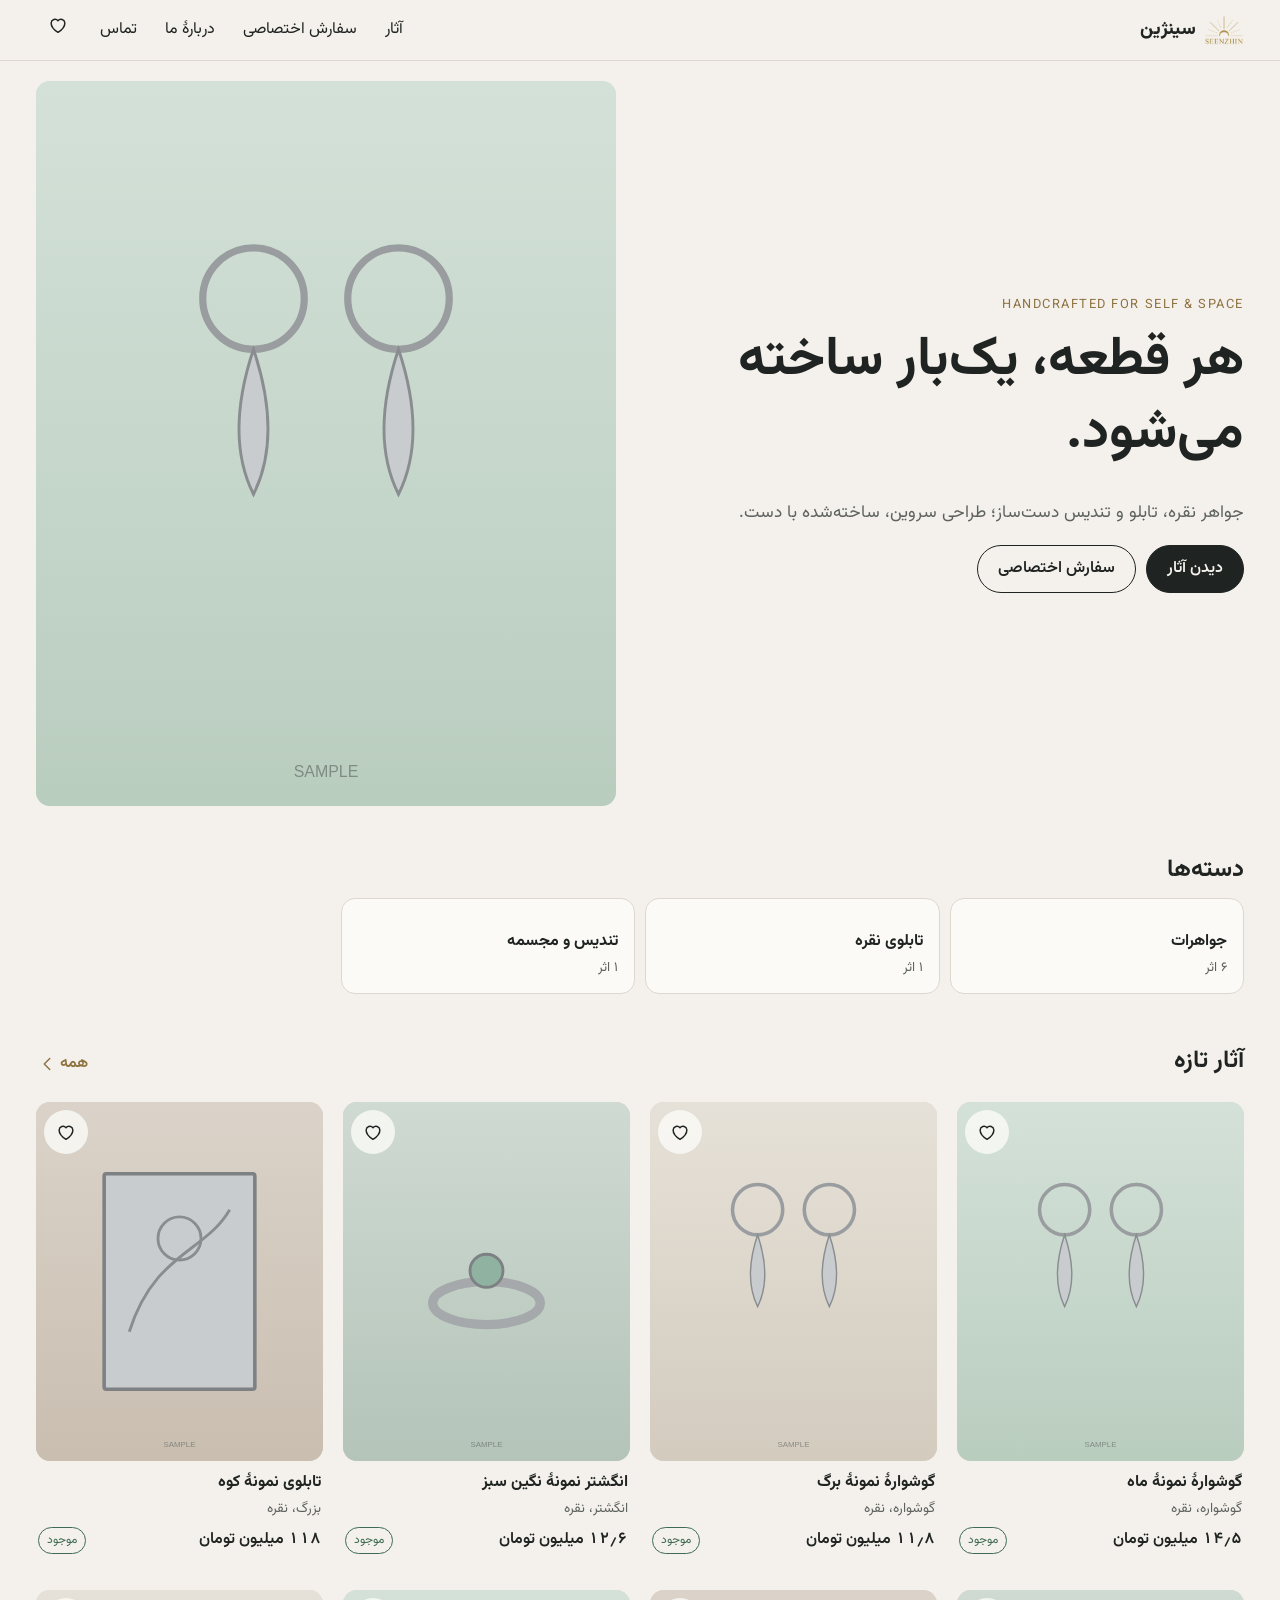
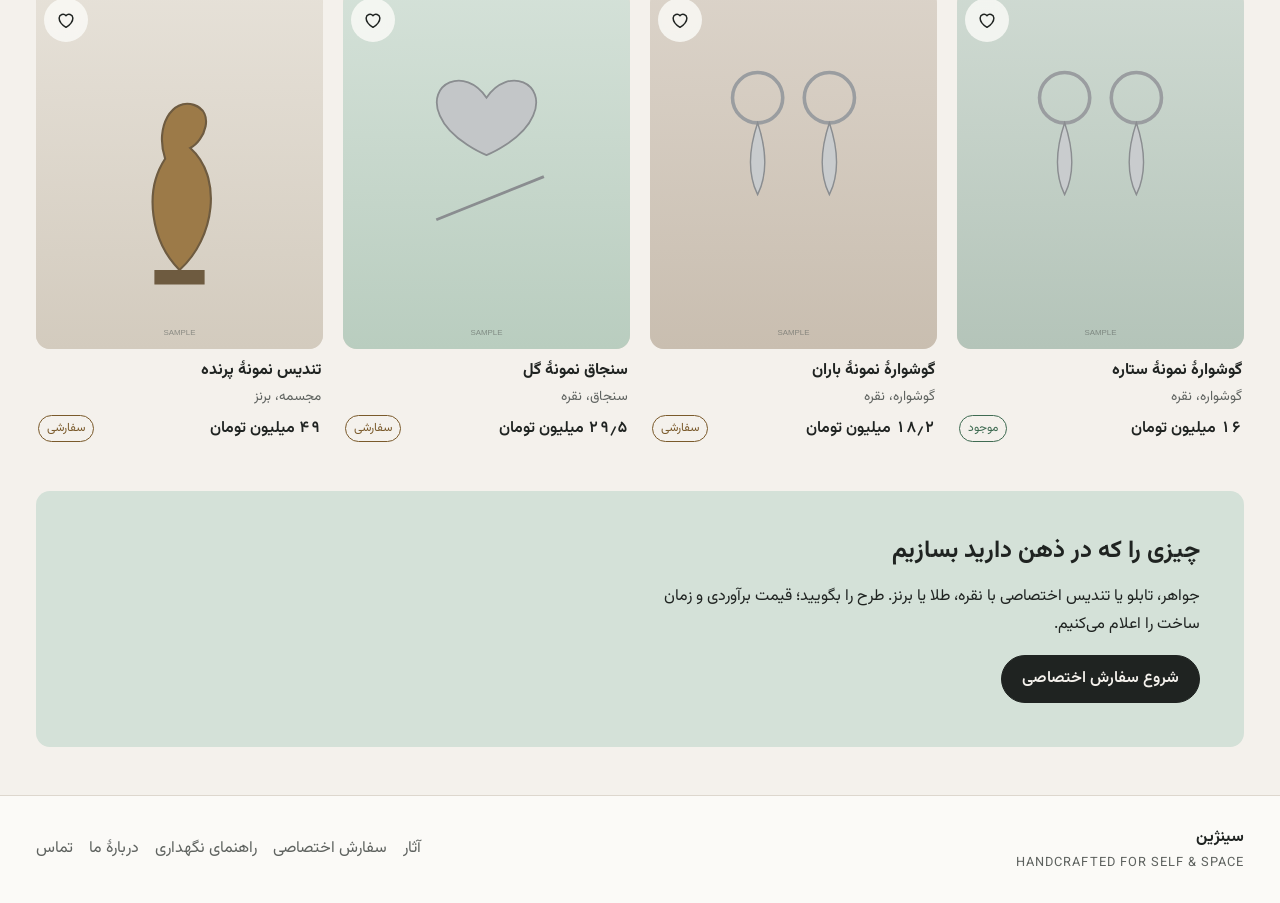
==== site/index.html @ ce627c57 "Website core: catalog, shop, product, custom order, saved (site/, decision 22) Self-contained static" ====
<!doctype html>
<html lang="fa" dir="rtl">
<head>
  <meta charset="utf-8">
  <meta name="viewport" content="width=device-width, initial-scale=1, viewport-fit=cover">
  <title>سینژین | جواهر و آثار دست‌ساز نقره</title>
  <meta name="description" content="سینژین: جواهر نقره، تابلوی نقره و تندیس دست‌ساز. آثار تک‌نسخه و سفارش اختصاصی.">
  <meta name="theme-color" content="#F4F1EC" media="(prefers-color-scheme: light)">
  <meta name="theme-color" content="#1C1F1D" media="(prefers-color-scheme: dark)">
  <meta name="color-scheme" content="light dark">
  <meta property="og:type" content="website">
  <meta property="og:site_name" content="Seenzhin سینژین">
  <meta property="og:title" content="سینژین | جواهر و آثار دست‌ساز نقره">
  <meta property="og:description" content="جواهر نقره، تابلو و تندیس دست‌ساز؛ تک‌نسخه و سفارش اختصاصی.">
  <meta property="og:image" content="img/logo-sun.png">
  <link rel="icon" href="img/logo-sun.png">
  <link rel="apple-touch-icon" href="img/logo-sun.png">
  <link rel="preload" href="fonts/Vazirmatn.woff2" as="font" type="font/woff2" crossorigin>
  <link rel="stylesheet" href="site.css">
  <script type="module" src="js/main.js"></script>
</head>
<body>
  <svg width="0" height="0" style="position:absolute" aria-hidden="true">
    <symbol id="i-sun" viewBox="0 0 24 24"><circle cx="12" cy="12" r="4.2" fill="none" stroke="currentColor" stroke-width="1.5"/><path d="M12 2.5v2.4M12 19.1v2.4M2.5 12h2.4M19.1 12h2.4M5.3 5.3 7 7M17 17l1.7 1.7M5.3 18.7 7 17M17 7l1.7-1.7" stroke="currentColor" stroke-width="1.5" stroke-linecap="round"/></symbol>
    <symbol id="i-heart" viewBox="0 0 24 24"><path d="M12 20s-7.5-4.6-7.5-10.2A4.3 4.3 0 0 1 12 7.3a4.3 4.3 0 0 1 7.5 2.5C19.5 15.4 12 20 12 20Z" fill="none" stroke="currentColor" stroke-width="1.6" stroke-linejoin="round"/></symbol>
    <symbol id="i-search" viewBox="0 0 24 24"><circle cx="10.5" cy="10.5" r="6" fill="none" stroke="currentColor" stroke-width="1.6"/><path d="m15 15 5 5" stroke="currentColor" stroke-width="1.6" stroke-linecap="round"/></symbol>
    <symbol id="i-menu" viewBox="0 0 24 24"><path d="M4 7h16M4 12h16M4 17h16" stroke="currentColor" stroke-width="1.6" stroke-linecap="round"/></symbol>
    <symbol id="i-arrow" viewBox="0 0 24 24"><path d="M15 6l-6 6 6 6" fill="none" stroke="currentColor" stroke-width="1.6" stroke-linecap="round" stroke-linejoin="round"/></symbol>
    <symbol id="i-chat" viewBox="0 0 24 24"><path d="M4.5 19.5l1.2-3.6A7.5 7.5 0 1 1 8.2 18.6l-3.7.9Z" fill="none" stroke="currentColor" stroke-width="1.6" stroke-linejoin="round"/></symbol>
    <symbol id="i-insta" viewBox="0 0 24 24"><rect x="4" y="4" width="16" height="16" rx="4.5" fill="none" stroke="currentColor" stroke-width="1.6"/><circle cx="12" cy="12" r="3.6" fill="none" stroke="currentColor" stroke-width="1.6"/><circle cx="16.8" cy="7.2" r="1" fill="currentColor"/></symbol>
    <symbol id="i-send" viewBox="0 0 24 24"><path d="M20 4 3.5 11l6 2.2L12 19.5 20 4Zm-10.5 9.2L20 4" fill="none" stroke="currentColor" stroke-width="1.6" stroke-linejoin="round"/></symbol>
    <symbol id="i-share" viewBox="0 0 24 24"><path d="M12 15V4m0 0L8 8m4-4 4 4M5 13v5.5A1.5 1.5 0 0 0 6.5 20h11a1.5 1.5 0 0 0 1.5-1.5V13" fill="none" stroke="currentColor" stroke-width="1.6" stroke-linecap="round" stroke-linejoin="round"/></symbol>
  </svg>

  <a class="skip" href="#app">رفتن به محتوا</a>
  <header class="top">
    <div class="top-in">
      <button id="menuBtn" class="icon-btn only-phone" aria-label="منو" aria-expanded="false" aria-controls="nav"><svg class="ic"><use href="#i-menu"/></svg></button>
      <a class="logo" href="#/" aria-label="سینژین، صفحهٔ اصلی"><img src="img/logo-sun.png" alt="" width="40" height="29"><span>سینژین</span></a>
      <nav id="nav" class="nav" aria-label="اصلی">
        <a href="#/shop" data-nav="shop">آثار</a>
        <a href="#/custom" data-nav="custom">سفارش اختصاصی</a>
        <a href="#/about" data-nav="about">دربارهٔ ما</a>
        <a href="#/contact" data-nav="contact">تماس</a>
      </nav>
      <a class="icon-btn saved-link" href="#/saved" data-nav="saved" aria-label="ذخیره‌ها"><svg class="ic"><use href="#i-heart"/></svg><span id="savedCount" class="dot"></span></a>
    </div>
  </header>

  <main id="app" tabindex="-1"></main>

  <footer class="foot">
    <div class="foot-in">
      <div><b>سینژین</b><p>HANDCRAFTED FOR SELF &amp; SPACE</p></div>
      <nav aria-label="پانویس"><a href="#/shop">آثار</a><a href="#/custom">سفارش اختصاصی</a><a href="#/care">راهنمای نگهداری</a><a href="#/about">دربارهٔ ما</a><a href="#/contact">تماس</a></nav>
    </div>
  </footer>
  <div id="toast" class="toast" role="status" aria-live="polite"></div>
</body>
</html>
---- site/site.css ----
/* Seenzhin website — core layout (step 1). The full visual design comes in step 2, after Farbod's samples.
   Brand colours from the app (decision 11): mint #D4E1D8, sand #DBD3C9, gold #B7975B, warm grey #ADA89F, charcoal #5A605C.
   Mobile first; breakpoints 600 (large phone / small tablet), 900 (tablet / iPad), 1200 (laptop). */
@font-face { font-family: Vazirmatn; src: url(fonts/Vazirmatn.woff2) format('woff2'); font-weight: 100 900; font-display: swap; }

:root {
  --bg: #F4F1EC; --surface: #FBFAF7; --mint: #D4E1D8; --sand: #DBD3C9; --gold: #8E7240; --gold-soft: #B7975B;
  --ink: #1F2321; --muted: #5E625F; --line: #DDD7CE; --ok: #3F6B52; --order: #7A5A2B;
  --radius: 14px; --gut: 16px; --maxw: 1240px; --tap: 44px;
  --ease: cubic-bezier(.2, .8, .2, 1);
}
@media (prefers-color-scheme: dark) {
  :root { --bg: #1C1F1D; --surface: #242826; --mint: #2E3A33; --sand: #3A3631; --gold: #D2B47C; --gold-soft: #B7975B;
    --ink: #EDEAE4; --muted: #A9A59E; --line: #3A3E3B; --ok: #8FC1A3; --order: #D9B67E; }
}

* { box-sizing: border-box; }
html { -webkit-text-size-adjust: 100%; text-size-adjust: 100%; scroll-padding-top: 72px; }
body { margin: 0; font-family: Vazirmatn, system-ui, sans-serif; background: var(--bg); color: var(--ink); line-height: 1.75;
  font-size: 16px; min-height: 100dvh; display: flex; flex-direction: column; -webkit-font-smoothing: antialiased; }
img { max-width: 100%; display: block; }
a { color: inherit; }
button, input, select, textarea { font: inherit; color: inherit; }
h1, h2 { line-height: 1.35; margin: 0 0 .5em; font-weight: 700; }
h1 { font-size: clamp(1.5rem, 1.1rem + 2vw, 2.4rem); }
h2 { font-size: clamp(1.15rem, 1rem + .8vw, 1.5rem); }
.ic { width: 22px; height: 22px; flex: none; }
.sr { position: absolute; width: 1px; height: 1px; overflow: hidden; clip: rect(0 0 0 0); }
.muted { color: var(--muted); font-size: .92rem; }
:focus-visible { outline: 2px solid var(--gold); outline-offset: 2px; border-radius: 6px; }
.skip { position: absolute; inset-inline-start: 8px; top: -60px; background: var(--ink); color: var(--bg); padding: 8px 14px; border-radius: 8px; z-index: 50; }
.skip:focus { top: 8px; }

/* header */
.top { position: sticky; top: 0; z-index: 20; background: color-mix(in srgb, var(--bg) 88%, transparent);
  backdrop-filter: saturate(1.4) blur(14px); -webkit-backdrop-filter: saturate(1.4) blur(14px); border-bottom: 1px solid var(--line);
  padding-top: env(safe-area-inset-top); }
.top-in { max-width: var(--maxw); margin: 0 auto; display: flex; align-items: center; gap: 8px; height: 60px;
  padding-inline: max(var(--gut), env(safe-area-inset-left)) max(var(--gut), env(safe-area-inset-right)); }
.logo { display: flex; align-items: center; gap: 8px; text-decoration: none; font-weight: 800; font-size: 1.15rem; margin-inline-end: auto; }
.logo img { width: 40px; height: auto; }
.icon-btn { position: relative; display: inline-grid; place-items: center; width: var(--tap); height: var(--tap); border: 0; background: none; border-radius: 50%; cursor: pointer; text-decoration: none; }
.icon-btn:hover { background: var(--mint); }
.icon-btn[aria-current] { color: var(--gold); }
.dot:not(:empty) { position: absolute; top: 4px; inset-inline-end: 2px; min-width: 18px; height: 18px; padding: 0 4px; border-radius: 9px;
  background: var(--gold); color: var(--surface); font-size: 11px; line-height: 18px; text-align: center; font-weight: 700; }
.nav { display: flex; gap: 4px; }
.nav a { text-decoration: none; padding: 8px 12px; border-radius: 999px; min-height: var(--tap); display: inline-flex; align-items: center; }
.nav a:hover { background: var(--mint); }
.nav a[aria-current] { background: var(--ink); color: var(--bg); }
.only-phone { display: none; }
@media (max-width: 759px) {
  .only-phone { display: inline-grid; }
  .logo { margin-inline-end: auto; }
  .nav { position: fixed; inset: calc(60px + env(safe-area-inset-top)) 0 auto 0; flex-direction: column; gap: 0; background: var(--bg);
    border-bottom: 1px solid var(--line); padding: 8px var(--gut) 16px; transform: translateY(-8px); opacity: 0; visibility: hidden;
    transition: opacity .2s var(--ease), transform .2s var(--ease), visibility .2s; box-shadow: 0 20px 40px -24px rgb(0 0 0 / .35); }
  .nav a { border-radius: 10px; font-size: 1.05rem; }
  .menu-open .nav { transform: none; opacity: 1; visibility: visible; }
}

/* main */
main { flex: 1; width: 100%; max-width: var(--maxw); margin: 0 auto; padding: 20px max(var(--gut), env(safe-area-inset-right)) 48px max(var(--gut), env(safe-area-inset-left)); outline: none; }
.block { margin-top: 48px; }
.block-head { display: flex; align-items: baseline; justify-content: space-between; gap: 12px; }
.block-head a { display: inline-flex; align-items: center; gap: 2px; text-decoration: none; color: var(--gold); font-weight: 600; min-height: var(--tap); }
.lead { font-size: 1.08rem; color: var(--muted); max-width: 60ch; }
.crumbs { font-size: .85rem; color: var(--muted); margin-bottom: 12px; display: flex; flex-wrap: wrap; gap: 6px; }
.crumbs a { text-decoration: none; } .crumbs a:hover { text-decoration: underline; }

/* buttons */
.actions { display: flex; flex-wrap: wrap; gap: 10px; margin-top: 16px; }
.actions.small { margin-top: 8px; }
.btn { display: inline-flex; align-items: center; justify-content: center; gap: 8px; min-height: 48px; padding: 0 20px; border-radius: 999px;
  border: 1px solid var(--ink); background: transparent; text-decoration: none; cursor: pointer; font-weight: 600;
  transition: transform .15s var(--ease), background .15s; -webkit-tap-highlight-color: transparent; }
.btn:active { transform: scale(.97); }
.btn.primary { background: var(--ink); color: var(--bg); }
.btn.ghost { border-color: var(--line); min-height: var(--tap); font-weight: 500; }
.btn.ghost.on { color: var(--gold); border-color: var(--gold); }
.btn.wide { width: 100%; }
@media (hover: hover) { .btn:hover { background: var(--mint); } .btn.primary:hover { background: var(--muted); } }

/* hero */
.hero { display: grid; gap: 24px; align-items: center; }
.hero h1 { font-size: clamp(1.9rem, 1.2rem + 3.4vw, 3.4rem); }
.kicker { letter-spacing: .12em; font-size: .8rem; color: var(--gold); margin: 0 0 8px; direction: ltr; text-align: end; }
.hero-media { border-radius: var(--radius); overflow: hidden; aspect-ratio: 4 / 5; background: var(--mint); }
.hero-img { width: 100%; height: 100%; object-fit: cover; }
@media (min-width: 900px) { .hero { grid-template-columns: 1fr 1fr; gap: 48px; } }
.band { background: var(--mint); border-radius: var(--radius); padding: 28px var(--gut); }
.band p { max-width: 60ch; }
@media (min-width: 900px) { .band { padding: 44px; } }

/* categories */
.cats { display: grid; grid-template-columns: repeat(2, 1fr); gap: 10px; }
.cat { display: flex; flex-direction: column; justify-content: flex-end; min-height: 96px; padding: 14px 16px; border-radius: var(--radius);
  background: var(--surface); border: 1px solid var(--line); text-decoration: none; transition: border-color .15s; }
.cat:hover { border-color: var(--gold); } .cat small { color: var(--muted); }
@media (min-width: 900px) { .cats { grid-template-columns: repeat(4, 1fr); } }

/* product grid: 2 columns phone, 3 tablet, 4 laptop */
.grid { display: grid; grid-template-columns: repeat(2, minmax(0, 1fr)); gap: 20px 12px; margin-top: 12px; }
@media (min-width: 600px) { .grid { grid-template-columns: repeat(3, minmax(0, 1fr)); gap: 28px 16px; } }
@media (min-width: 1200px) { .grid { grid-template-columns: repeat(4, minmax(0, 1fr)); gap: 36px 20px; } }
.card { position: relative; }
.card-link { display: block; text-decoration: none; }
.card-media { position: relative; display: block; aspect-ratio: 4 / 5; border-radius: var(--radius); overflow: hidden; background: var(--sand); }
.card-img { position: absolute; inset: 0; width: 100%; height: 100%; object-fit: cover; transition: opacity .35s var(--ease), transform .6s var(--ease); }
.card-img.alt { opacity: 0; }
@media (hover: hover) { .card:hover .card-img.alt { opacity: 1; } .card:hover .card-img:not(.alt) { transform: scale(1.03); } }
.card-body { display: flex; flex-direction: column; gap: 2px; padding: 10px 2px 0; }
.card-title { font-weight: 700; line-height: 1.5; }
.card-meta { font-size: .85rem; color: var(--muted); }
.card-foot { display: flex; flex-wrap: wrap; align-items: center; justify-content: space-between; gap: 4px 8px; margin-top: 4px; }
.price { font-weight: 600; font-variant-numeric: tabular-nums; direction: rtl; }
.badge { font-size: .75rem; padding: 2px 8px; border-radius: 999px; border: 1px solid currentColor; white-space: nowrap; }
.badge.available { color: var(--ok); } .badge.made-to-order { color: var(--order); }
.save { position: absolute; top: 8px; inset-inline-end: 8px; width: var(--tap); height: var(--tap); border-radius: 50%; border: 0; cursor: pointer;
  display: grid; place-items: center; background: color-mix(in srgb, var(--surface) 82%, transparent); backdrop-filter: blur(6px); -webkit-backdrop-filter: blur(6px); }
.save.on, .save-btn.on { color: var(--gold); }
.save.on .ic, .save-btn.on .ic { fill: currentColor; }
.nophoto { display: grid; place-items: center; width: 100%; height: 100%; color: var(--gold-soft); background: var(--mint); }
.nophoto .ic { width: 48px; height: 48px; }

/* shop tools */
.tools { display: flex; gap: 10px; margin: 8px 0 12px; }
.search { flex: 1; display: flex; align-items: center; gap: 8px; padding: 0 14px; min-height: 48px; border-radius: 999px; background: var(--surface); border: 1px solid var(--line); }
.search input { flex: 1; border: 0; background: none; outline: none; font-size: 16px; min-width: 0; }
.select select { min-height: 48px; padding: 0 14px; border-radius: 999px; border: 1px solid var(--line); background: var(--surface); font-size: 16px; }
.chips { display: flex; gap: 8px; overflow-x: auto; padding-bottom: 4px; scrollbar-width: none; margin-inline: calc(-1 * var(--gut)); padding-inline: var(--gut); }
.chips::-webkit-scrollbar { display: none; }
.chip { flex: none; display: inline-flex; align-items: center; min-height: 40px; padding: 0 16px; border-radius: 999px; border: 1px solid var(--line); text-decoration: none; background: var(--surface); white-space: nowrap; }
.chip.on { background: var(--ink); color: var(--bg); border-color: var(--ink); }
.chips-sep { flex: none; width: 1px; background: var(--line); margin: 6px 2px; }
.count { color: var(--muted); font-size: .9rem; margin: 8px 0 0; }

/* product page */
.pdp { display: grid; gap: 24px; }
@media (min-width: 760px) { .pdp { grid-template-columns: 1.15fr 1fr; gap: clamp(24px, 4vw, 48px); align-items: start; } .gallery { position: sticky; top: 80px; } }
.slides { display: flex; overflow-x: auto; scroll-snap-type: x mandatory; border-radius: var(--radius); scrollbar-width: none; overscroll-behavior-x: contain; background: var(--sand); }
.slides::-webkit-scrollbar { display: none; }
.slide { flex: 0 0 100%; margin: 0; scroll-snap-align: center; aspect-ratio: 4 / 5; }
.slide-img { width: 100%; height: 100%; object-fit: cover; }
@media (max-width: 599px) { .gallery { margin-inline: calc(-1 * var(--gut)); } .slides { border-radius: 0; } }
.thumbs { display: flex; gap: 8px; margin-top: 10px; overflow-x: auto; padding-inline: var(--gut); }
@media (min-width: 600px) { .thumbs { padding-inline: 0; } }
.thumb { flex: none; width: 64px; height: 80px; padding: 0; border: 2px solid transparent; border-radius: 10px; overflow: hidden; cursor: pointer; background: var(--sand); opacity: .65; }
.thumb img, .thumb .nophoto { width: 100%; height: 100%; object-fit: cover; }
.thumb.on { border-color: var(--gold); opacity: 1; }
.info h1 { margin-bottom: 4px; }
.price.big { font-size: 1.4rem; margin: 0 0 10px; }
.info .badge { display: inline-flex; gap: 8px; font-size: .85rem; padding: 4px 12px; margin: 0; }
.info .badge span { color: var(--muted); }
.desc { margin: 16px 0 0; max-width: 60ch; }
.specs { margin: 18px 0 0; border-top: 1px solid var(--line); }
.specs div { display: flex; justify-content: space-between; gap: 16px; padding: 10px 0; border-bottom: 1px solid var(--line); }
.specs dt { color: var(--muted); } .specs dd { margin: 0; text-align: end; }
.note { color: var(--muted); font-size: .85rem; margin-top: 14px; }
.more { margin-top: 12px; border-top: 1px solid var(--line); padding-top: 8px; }
.more summary { cursor: pointer; min-height: var(--tap); display: flex; align-items: center; font-weight: 600; }
@media (max-width: 599px) { .info > .actions:first-of-type .btn { flex: 1 1 100%; } }

/* custom order */
.steps { list-style: none; padding: 0; margin: 20px 0 28px; display: grid; gap: 10px; counter-reset: s; }
.steps li { counter-increment: s; display: grid; grid-template-columns: 36px 1fr; column-gap: 12px; padding: 12px 14px; border-radius: 12px; background: var(--surface); border: 1px solid var(--line); }
.steps li::before { content: counter(s, persian); grid-row: span 2; width: 32px; height: 32px; border-radius: 50%; display: grid; place-items: center; background: var(--mint); font-weight: 700; }
.steps span { color: var(--muted); font-size: .9rem; }
@media (min-width: 900px) { .steps { grid-template-columns: repeat(4, 1fr); } }
.form { display: grid; gap: 20px; max-width: 760px; }
fieldset { border: 0; padding: 0; margin: 0; }
legend { font-weight: 700; margin-bottom: 8px; }
.radios { display: flex; flex-wrap: wrap; gap: 8px; }
.radio input { position: absolute; opacity: 0; }
.radio span { display: inline-flex; align-items: center; min-height: var(--tap); padding: 0 16px; border-radius: 999px; border: 1px solid var(--line); background: var(--surface); cursor: pointer; }
.radio input:checked + span { background: var(--ink); color: var(--bg); border-color: var(--ink); }
.radio input:focus-visible + span { outline: 2px solid var(--gold); outline-offset: 2px; }
.field { display: grid; gap: 6px; }
.field > span { font-weight: 600; }
.field input, .field textarea { width: 100%; font-size: 16px; padding: 12px 14px; border-radius: 12px; border: 1px solid var(--line); background: var(--surface); min-height: 48px; }
.field input[dir=ltr] { text-align: right; }
.field input[dir=ltr]:placeholder-shown { text-align: right; }
[aria-invalid="true"] { border-color: #B3473A !important; }
.err { color: #B3473A; font-size: .88rem; margin: 4px 0 0; }
@media (prefers-color-scheme: dark) { [aria-invalid="true"] { border-color: #E08A7E !important; } .err { color: #E08A7E; } }
.row { display: grid; gap: 16px; }
@media (min-width: 600px) { .row { grid-template-columns: repeat(3, 1fr); } }
.done { background: var(--mint); padding: 20px; border-radius: var(--radius); max-width: 760px; }
.msg { white-space: pre-wrap; font-family: inherit; background: var(--surface); padding: 14px; border-radius: 10px; margin: 12px 0; overflow-wrap: anywhere; }

/* text pages, empty, loading */
.prose { max-width: 68ch; }
.list { padding-inline-start: 1.2em; } .list li { margin-bottom: 6px; }
.empty { text-align: center; padding: 56px 16px; color: var(--muted); display: grid; justify-items: center; gap: 8px; }
.empty .ic { width: 44px; height: 44px; color: var(--gold-soft); }
.loading { min-height: 50vh; display: grid; place-items: center; color: var(--gold-soft); }
.loading .ic { width: 48px; height: 48px; animation: spin 2.4s linear infinite; }
@keyframes spin { to { transform: rotate(360deg); } }

/* footer */
.foot { border-top: 1px solid var(--line); background: var(--surface); padding-bottom: env(safe-area-inset-bottom); }
.foot-in { max-width: var(--maxw); margin: 0 auto; padding: 28px var(--gut); display: grid; gap: 16px; }
.foot p { margin: 0; color: var(--muted); font-size: .8rem; letter-spacing: .08em; direction: ltr; text-align: end; }
.foot nav { display: flex; flex-wrap: wrap; gap: 4px 16px; }
.foot nav a { text-decoration: none; color: var(--muted); min-height: var(--tap); display: inline-flex; align-items: center; }
@media (min-width: 900px) { .foot-in { grid-template-columns: 1fr auto; align-items: center; } }

.toast { position: fixed; inset-inline: 16px; bottom: calc(20px + env(safe-area-inset-bottom)); margin: 0 auto; max-width: 360px; padding: 12px 18px; border-radius: 14px;
  background: var(--ink); color: var(--bg); text-align: center; opacity: 0; transform: translateY(12px); pointer-events: none; transition: opacity .2s, transform .2s var(--ease); z-index: 40; }
.toast.show { opacity: 1; transform: none; }

@media (prefers-reduced-motion: reduce) { *, *::before, *::after { transition: none !important; animation: none !important; scroll-behavior: auto !important; } }
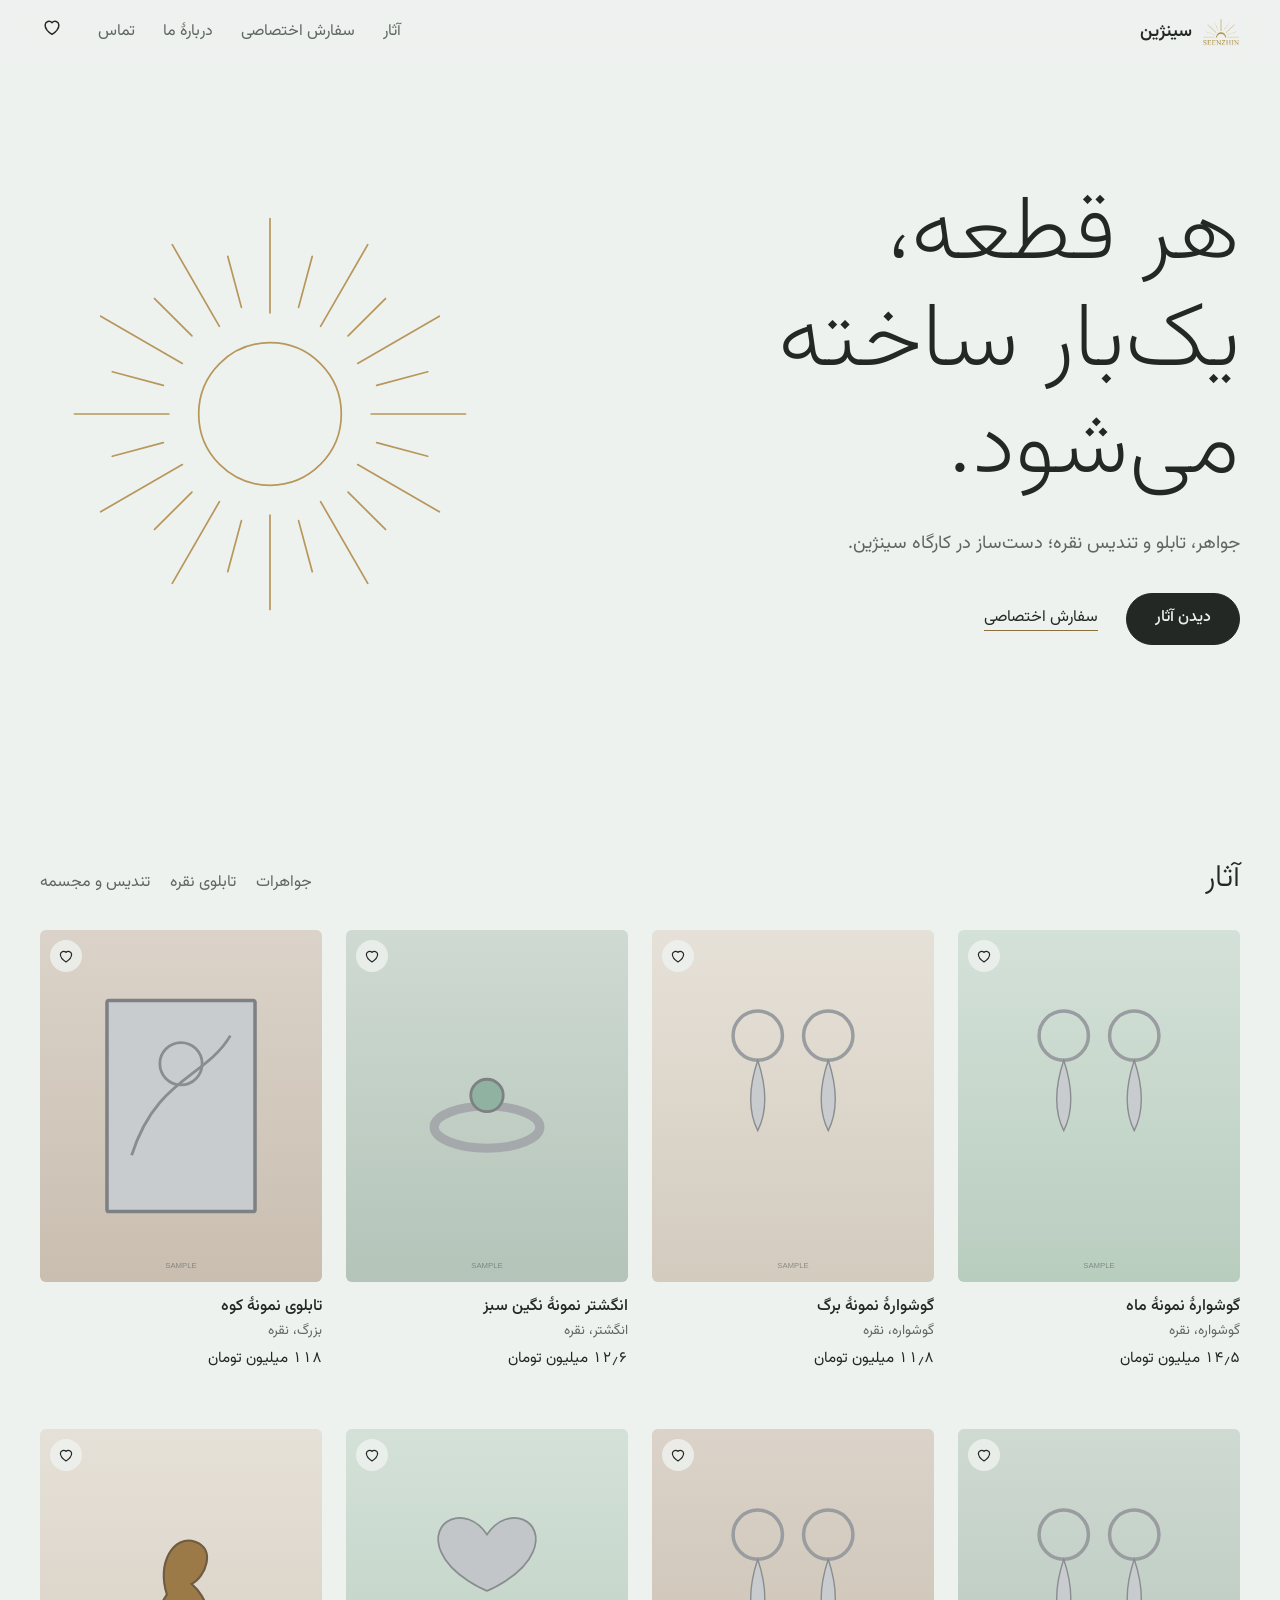
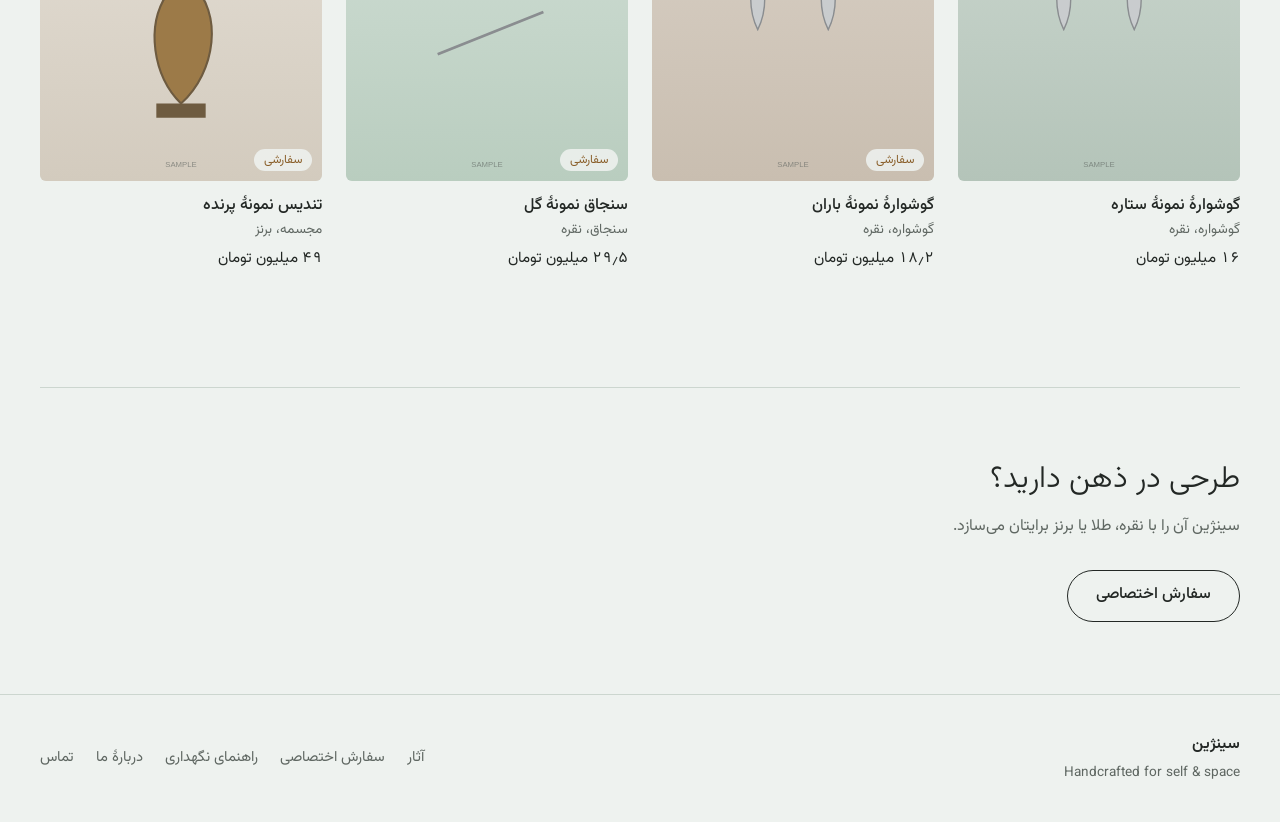
==== commit 7b8478b2: "Site design v1: quiet gallery, silver-wire sun, one alignment edge; Seenzhin speaks, not a person Mi" ====
--- a/site/index.html
+++ b/site/index.html
@@ -5,8 +5,8 @@
   <meta name="viewport" content="width=device-width, initial-scale=1, viewport-fit=cover">
   <title>سینژین | جواهر و آثار دست‌ساز نقره</title>
   <meta name="description" content="سینژین: جواهر نقره، تابلوی نقره و تندیس دست‌ساز. آثار تک‌نسخه و سفارش اختصاصی.">
-  <meta name="theme-color" content="#F4F1EC" media="(prefers-color-scheme: light)">
-  <meta name="theme-color" content="#1C1F1D" media="(prefers-color-scheme: dark)">
+  <meta name="theme-color" content="#EEF2EF" media="(prefers-color-scheme: light)">
+  <meta name="theme-color" content="#161A18" media="(prefers-color-scheme: dark)">
   <meta name="color-scheme" content="light dark">
   <meta property="og:type" content="website">
   <meta property="og:site_name" content="Seenzhin سینژین">
@@ -51,7 +51,7 @@
 
   <footer class="foot">
     <div class="foot-in">
-      <div><b>سینژین</b><p>HANDCRAFTED FOR SELF &amp; SPACE</p></div>
+      <div class="foot-brand"><b>سینژین</b><p lang="en" dir="ltr">Handcrafted for self &amp; space</p></div>
       <nav aria-label="پانویس"><a href="#/shop">آثار</a><a href="#/custom">سفارش اختصاصی</a><a href="#/care">راهنمای نگهداری</a><a href="#/about">دربارهٔ ما</a><a href="#/contact">تماس</a></nav>
     </div>
   </footer>
--- a/site/site.css
+++ b/site/site.css
@@ -1,212 +1,281 @@
-/* Seenzhin website — core layout (step 1). The full visual design comes in step 2, after Farbod's samples.
-   Brand colours from the app (decision 11): mint #D4E1D8, sand #DBD3C9, gold #B7975B, warm grey #ADA89F, charcoal #5A605C.
-   Mobile first; breakpoints 600 (large phone / small tablet), 900 (tablet / iPad), 1200 (laptop). */
+/* Seenzhin website.
+   Direction: quiet gallery for one-off handmade silver. One memorable thing — the logo's sun drawn like silver wire —
+   and everything else still. Brand colours (app decision 11): mint #D4E1D8, sand #DBD3C9, gold #B7975B, charcoal #5A605C.
+   One typeface (Vazirmatn): very light, very large headlines like fine wire; regular text for reading.
+   Everything aligns to one start edge (right, RTL) on one grid; one gutter, one image radius.
+   Breakpoints: 600 (large phone / small tablet), 760 (iPad portrait), 1100 (laptop). */
 @font-face { font-family: Vazirmatn; src: url(fonts/Vazirmatn.woff2) format('woff2'); font-weight: 100 900; font-display: swap; }
 
 :root {
-  --bg: #F4F1EC; --surface: #FBFAF7; --mint: #D4E1D8; --sand: #DBD3C9; --gold: #8E7240; --gold-soft: #B7975B;
-  --ink: #1F2321; --muted: #5E625F; --line: #DDD7CE; --ok: #3F6B52; --order: #7A5A2B;
-  --radius: 14px; --gut: 16px; --maxw: 1240px; --tap: 44px;
-  --ease: cubic-bezier(.2, .8, .2, 1);
+  --paper: #EEF2EF;      /* pale brand mint: the page */
+  --well: #DFE7E1;       /* image wells */
+  --sand: #DBD3C9;
+  --ink: #232825;        /* brand charcoal, deepened for reading */
+  --muted: #5F6762;
+  --line: #CCD6CF;
+  --gold: #8C6E3C;       /* text-safe gold */
+  --gold-wire: #B7975B;  /* the sun, decorative only */
+  --order: #8A5F2A;
+  --gut: clamp(16px, 4vw, 40px);
+  --maxw: 1280px;
+  --r: 6px;              /* one radius for images and wells */
+  --tap: 44px;
+  --ease: cubic-bezier(.2, .7, .1, 1);
 }
 @media (prefers-color-scheme: dark) {
-  :root { --bg: #1C1F1D; --surface: #242826; --mint: #2E3A33; --sand: #3A3631; --gold: #D2B47C; --gold-soft: #B7975B;
-    --ink: #EDEAE4; --muted: #A9A59E; --line: #3A3E3B; --ok: #8FC1A3; --order: #D9B67E; }
+  :root { --paper: #161A18; --well: #212724; --sand: #2B2925; --ink: #E7ECE8; --muted: #A2ABA5; --line: #2F3632;
+    --gold: #CFB27A; --gold-wire: #B7975B; --order: #D6AE72; }
 }
 
 * { box-sizing: border-box; }
-html { -webkit-text-size-adjust: 100%; text-size-adjust: 100%; scroll-padding-top: 72px; }
-body { margin: 0; font-family: Vazirmatn, system-ui, sans-serif; background: var(--bg); color: var(--ink); line-height: 1.75;
-  font-size: 16px; min-height: 100dvh; display: flex; flex-direction: column; -webkit-font-smoothing: antialiased; }
+html { -webkit-text-size-adjust: 100%; text-size-adjust: 100%; scroll-padding-top: 80px; }
+body { margin: 0; font-family: Vazirmatn, system-ui, sans-serif; font-size: 16px; line-height: 1.8; background: var(--paper); color: var(--ink);
+  min-height: 100dvh; display: flex; flex-direction: column; -webkit-font-smoothing: antialiased; }
 img { max-width: 100%; display: block; }
 a { color: inherit; }
 button, input, select, textarea { font: inherit; color: inherit; }
-h1, h2 { line-height: 1.35; margin: 0 0 .5em; font-weight: 700; }
-h1 { font-size: clamp(1.5rem, 1.1rem + 2vw, 2.4rem); }
-h2 { font-size: clamp(1.15rem, 1rem + .8vw, 1.5rem); }
+::selection { background: var(--sand); }
+h1, h2 { margin: 0; font-weight: 300; line-height: 1.3; }
+h1 { font-size: clamp(2rem, 1.4rem + 2.6vw, 3.2rem); }
+h2 { font-size: clamp(1.4rem, 1.15rem + 1vw, 2rem); }
+p { margin: 0; }
 .ic { width: 22px; height: 22px; flex: none; }
 .sr { position: absolute; width: 1px; height: 1px; overflow: hidden; clip: rect(0 0 0 0); }
 .muted { color: var(--muted); font-size: .92rem; }
-:focus-visible { outline: 2px solid var(--gold); outline-offset: 2px; border-radius: 6px; }
-.skip { position: absolute; inset-inline-start: 8px; top: -60px; background: var(--ink); color: var(--bg); padding: 8px 14px; border-radius: 8px; z-index: 50; }
+:focus-visible { outline: 2px solid var(--gold); outline-offset: 3px; border-radius: 4px; }
+.skip { position: absolute; inset-inline-start: 8px; top: -60px; background: var(--ink); color: var(--paper); padding: 8px 14px; border-radius: var(--r); z-index: 50; }
 .skip:focus { top: 8px; }
-
-/* header */
-.top { position: sticky; top: 0; z-index: 20; background: color-mix(in srgb, var(--bg) 88%, transparent);
-  backdrop-filter: saturate(1.4) blur(14px); -webkit-backdrop-filter: saturate(1.4) blur(14px); border-bottom: 1px solid var(--line);
-  padding-top: env(safe-area-inset-top); }
-.top-in { max-width: var(--maxw); margin: 0 auto; display: flex; align-items: center; gap: 8px; height: 60px;
-  padding-inline: max(var(--gut), env(safe-area-inset-left)) max(var(--gut), env(safe-area-inset-right)); }
-.logo { display: flex; align-items: center; gap: 8px; text-decoration: none; font-weight: 800; font-size: 1.15rem; margin-inline-end: auto; }
-.logo img { width: 40px; height: auto; }
+main, .top-in, .foot-in { width: 100%; max-width: var(--maxw); margin-inline: auto;
+  padding-inline: max(var(--gut), env(safe-area-inset-right)) max(var(--gut), env(safe-area-inset-left)); }
+
+/* ---------- header ---------- */
+.top { position: sticky; top: 0; z-index: 20; padding-top: env(safe-area-inset-top);
+  background: color-mix(in srgb, var(--paper) 86%, transparent); backdrop-filter: blur(16px) saturate(1.3); -webkit-backdrop-filter: blur(16px) saturate(1.3); }
+.top-in { display: flex; align-items: center; gap: 4px; height: 64px; }
+.logo { display: flex; align-items: center; gap: 10px; text-decoration: none; font-weight: 600; font-size: 1.1rem; margin-inline-end: auto; }
+.logo img { width: 38px; height: auto; }
 .icon-btn { position: relative; display: inline-grid; place-items: center; width: var(--tap); height: var(--tap); border: 0; background: none; border-radius: 50%; cursor: pointer; text-decoration: none; }
-.icon-btn:hover { background: var(--mint); }
 .icon-btn[aria-current] { color: var(--gold); }
-.dot:not(:empty) { position: absolute; top: 4px; inset-inline-end: 2px; min-width: 18px; height: 18px; padding: 0 4px; border-radius: 9px;
-  background: var(--gold); color: var(--surface); font-size: 11px; line-height: 18px; text-align: center; font-weight: 700; }
-.nav { display: flex; gap: 4px; }
-.nav a { text-decoration: none; padding: 8px 12px; border-radius: 999px; min-height: var(--tap); display: inline-flex; align-items: center; }
-.nav a:hover { background: var(--mint); }
-.nav a[aria-current] { background: var(--ink); color: var(--bg); }
+.saved-link { margin-inline-end: -10px; }
+.dot:not(:empty) { position: absolute; top: 5px; inset-inline-end: 3px; min-width: 17px; height: 17px; padding: 0 4px; border-radius: 9px;
+  background: var(--gold); color: var(--paper); font-size: 11px; line-height: 17px; text-align: center; font-weight: 700; }
+.nav { display: flex; gap: 28px; margin-inline-end: 20px; }
+.nav a { position: relative; text-decoration: none; min-height: var(--tap); display: inline-flex; align-items: center; color: var(--muted); transition: color .2s; }
+.nav a:hover, .nav a[aria-current] { color: var(--ink); }
+.nav a::after { content: ''; position: absolute; inset-inline: 0; bottom: 8px; height: 1px; background: var(--gold); transform: scaleX(0); transition: transform .3s var(--ease); }
+.nav a[aria-current]::after { transform: scaleX(1); }
 .only-phone { display: none; }
 @media (max-width: 759px) {
-  .only-phone { display: inline-grid; }
-  .logo { margin-inline-end: auto; }
-  .nav { position: fixed; inset: calc(60px + env(safe-area-inset-top)) 0 auto 0; flex-direction: column; gap: 0; background: var(--bg);
-    border-bottom: 1px solid var(--line); padding: 8px var(--gut) 16px; transform: translateY(-8px); opacity: 0; visibility: hidden;
-    transition: opacity .2s var(--ease), transform .2s var(--ease), visibility .2s; box-shadow: 0 20px 40px -24px rgb(0 0 0 / .35); }
-  .nav a { border-radius: 10px; font-size: 1.05rem; }
-  .menu-open .nav { transform: none; opacity: 1; visibility: visible; }
-}
-
-/* main */
-main { flex: 1; width: 100%; max-width: var(--maxw); margin: 0 auto; padding: 20px max(var(--gut), env(safe-area-inset-right)) 48px max(var(--gut), env(safe-area-inset-left)); outline: none; }
-.block { margin-top: 48px; }
-.block-head { display: flex; align-items: baseline; justify-content: space-between; gap: 12px; }
-.block-head a { display: inline-flex; align-items: center; gap: 2px; text-decoration: none; color: var(--gold); font-weight: 600; min-height: var(--tap); }
-.lead { font-size: 1.08rem; color: var(--muted); max-width: 60ch; }
-.crumbs { font-size: .85rem; color: var(--muted); margin-bottom: 12px; display: flex; flex-wrap: wrap; gap: 6px; }
-.crumbs a { text-decoration: none; } .crumbs a:hover { text-decoration: underline; }
-
-/* buttons */
-.actions { display: flex; flex-wrap: wrap; gap: 10px; margin-top: 16px; }
-.actions.small { margin-top: 8px; }
-.btn { display: inline-flex; align-items: center; justify-content: center; gap: 8px; min-height: 48px; padding: 0 20px; border-radius: 999px;
-  border: 1px solid var(--ink); background: transparent; text-decoration: none; cursor: pointer; font-weight: 600;
-  transition: transform .15s var(--ease), background .15s; -webkit-tap-highlight-color: transparent; }
+  .only-phone { display: inline-grid; margin-inline-start: -10px; }
+  .nav { position: fixed; inset: calc(64px + env(safe-area-inset-top)) 0 auto 0; flex-direction: column; gap: 0; margin: 0;
+    background: var(--paper); border-bottom: 1px solid var(--line); padding: 4px var(--gut) 20px;
+    opacity: 0; visibility: hidden; transform: translateY(-6px); transition: opacity .2s var(--ease), transform .25s var(--ease), visibility .2s; }
+  .nav a { font-size: 1.35rem; font-weight: 300; color: var(--ink); min-height: 56px; border-bottom: 1px solid var(--line); }
+  .nav a:last-child { border-bottom: 0; }
+  .nav a::after { display: none; }
+  .nav a[aria-current] { color: var(--gold); }
+  .menu-open .nav { opacity: 1; visibility: visible; transform: none; }
+}
+
+/* ---------- layout ---------- */
+main { flex: 1; padding-top: 20px; padding-bottom: 72px; outline: none; }
+main > h1 { margin-bottom: 8px; }
+main > .lead { margin-bottom: 8px; }
+.section { margin-top: clamp(56px, 9vw, 120px); }
+.section-head { display: flex; flex-wrap: wrap; align-items: baseline; justify-content: space-between; gap: 8px 24px; margin-bottom: 24px; }
+.catlinks { display: flex; flex-wrap: wrap; gap: 0 20px; }
+.catlinks a { color: var(--muted); text-decoration: none; min-height: var(--tap); display: inline-flex; align-items: center; transition: color .2s; }
+.catlinks a:hover { color: var(--ink); }
+.lead { font-size: clamp(1.02rem, .95rem + .3vw, 1.15rem); color: var(--muted); max-width: 46ch; }
+.crumbs { font-size: .85rem; color: var(--muted); margin-bottom: 20px; display: flex; flex-wrap: wrap; gap: 6px; }
+.crumbs a { text-decoration: none; } .crumbs a:hover { color: var(--ink); }
+.crumbs .sep { opacity: .5; }
+
+/* ---------- buttons ---------- */
+.actions { display: flex; flex-wrap: wrap; align-items: center; gap: 12px 28px; margin-top: 32px; }
+.btn { display: inline-flex; align-items: center; justify-content: center; gap: 10px; min-height: 52px; padding: 0 28px; border-radius: 999px;
+  border: 1px solid var(--ink); background: transparent; text-decoration: none; cursor: pointer; font-weight: 500;
+  transition: background .25s var(--ease), color .25s var(--ease), transform .15s var(--ease); -webkit-tap-highlight-color: transparent; }
 .btn:active { transform: scale(.97); }
-.btn.primary { background: var(--ink); color: var(--bg); }
-.btn.ghost { border-color: var(--line); min-height: var(--tap); font-weight: 500; }
+.btn.primary { background: var(--ink); color: var(--paper); }
+.btn.ghost { border-color: var(--line); min-height: var(--tap); padding: 0 18px; }
 .btn.ghost.on { color: var(--gold); border-color: var(--gold); }
 .btn.wide { width: 100%; }
-@media (hover: hover) { .btn:hover { background: var(--mint); } .btn.primary:hover { background: var(--muted); } }
-
-/* hero */
-.hero { display: grid; gap: 24px; align-items: center; }
-.hero h1 { font-size: clamp(1.9rem, 1.2rem + 3.4vw, 3.4rem); }
-.kicker { letter-spacing: .12em; font-size: .8rem; color: var(--gold); margin: 0 0 8px; direction: ltr; text-align: end; }
-.hero-media { border-radius: var(--radius); overflow: hidden; aspect-ratio: 4 / 5; background: var(--mint); }
-.hero-img { width: 100%; height: 100%; object-fit: cover; }
-@media (min-width: 900px) { .hero { grid-template-columns: 1fr 1fr; gap: 48px; } }
-.band { background: var(--mint); border-radius: var(--radius); padding: 28px var(--gut); }
-.band p { max-width: 60ch; }
-@media (min-width: 900px) { .band { padding: 44px; } }
-
-/* categories */
-.cats { display: grid; grid-template-columns: repeat(2, 1fr); gap: 10px; }
-.cat { display: flex; flex-direction: column; justify-content: flex-end; min-height: 96px; padding: 14px 16px; border-radius: var(--radius);
-  background: var(--surface); border: 1px solid var(--line); text-decoration: none; transition: border-color .15s; }
-.cat:hover { border-color: var(--gold); } .cat small { color: var(--muted); }
-@media (min-width: 900px) { .cats { grid-template-columns: repeat(4, 1fr); } }
-
-/* product grid: 2 columns phone, 3 tablet, 4 laptop */
-.grid { display: grid; grid-template-columns: repeat(2, minmax(0, 1fr)); gap: 20px 12px; margin-top: 12px; }
-@media (min-width: 600px) { .grid { grid-template-columns: repeat(3, minmax(0, 1fr)); gap: 28px 16px; } }
-@media (min-width: 1200px) { .grid { grid-template-columns: repeat(4, minmax(0, 1fr)); gap: 36px 20px; } }
+@media (hover: hover) { .btn:hover { background: var(--ink); color: var(--paper); } .btn.primary:hover { background: transparent; color: var(--ink); } }
+.link { display: inline-flex; align-items: center; min-height: var(--tap); text-decoration: none; }
+.link span, .link { background: linear-gradient(var(--gold), var(--gold)) no-repeat 100% 78% / 100% 1px; }
+.link:hover { color: var(--gold); }
+.more-link { margin-top: 48px; display: flex; justify-content: center; }
+
+/* ---------- hero: text on the start edge, the sun on the end edge ---------- */
+.hero { display: grid; align-items: center; gap: 12px; min-height: min(660px, calc(100svh - 110px)); }
+.hero h1 { font-size: clamp(2.6rem, 1.1rem + 6.6vw, 5.8rem); font-weight: 200; line-height: 1.15; }
+.hero .lead { margin-top: 24px; }
+.hero-art { order: -1; justify-self: center; width: min(58vw, 250px); }
+@media (min-width: 760px) {
+  .hero { grid-template-columns: 1.3fr 1fr; gap: 40px; }
+  .hero-art { order: 0; width: min(100%, 460px); justify-self: end; }
+}
+.sun { width: 100%; height: auto; overflow: visible; display: block; }
+.sun line, .sun circle, .sun path { fill: none; stroke: var(--gold-wire); stroke-width: 1.5; stroke-linecap: round; }
+.sun .rays { transform-origin: 200px 200px; animation: turn 160s linear infinite; }
+.sun line { stroke-dasharray: 1; stroke-dashoffset: 1; animation: draw 1.1s var(--ease) forwards; animation-delay: calc(.3s + var(--i) * 45ms); }
+.sun .core { stroke-dasharray: 1; stroke-dashoffset: 1; animation: draw 1.6s var(--ease) .1s forwards; }
+@keyframes draw { to { stroke-dashoffset: 0; } }
+@keyframes turn { to { transform: rotate(360deg); } }
+.hero-text > * { animation: rise .9s var(--ease) both; }
+.hero-text > :nth-child(2) { animation-delay: .15s; } .hero-text > :nth-child(3) { animation-delay: .3s; }
+@keyframes rise { from { opacity: 0; transform: translateY(14px); } }
+
+.closing { padding-top: clamp(40px, 6vw, 72px); border-top: 1px solid var(--line); display: grid; justify-items: start; gap: 12px; }
+.closing p { color: var(--muted); }
+.closing .btn { margin-top: 16px; }
+
+/* ---------- product grid: 2 / 3 / 4 columns ---------- */
+.grid { display: grid; grid-template-columns: repeat(2, minmax(0, 1fr)); gap: 32px 12px; }
+@media (min-width: 600px) { .grid { grid-template-columns: repeat(3, minmax(0, 1fr)); gap: 44px 20px; } }
+@media (min-width: 1100px) { .grid { grid-template-columns: repeat(4, minmax(0, 1fr)); gap: 56px 24px; } }
 .card { position: relative; }
 .card-link { display: block; text-decoration: none; }
-.card-media { position: relative; display: block; aspect-ratio: 4 / 5; border-radius: var(--radius); overflow: hidden; background: var(--sand); }
-.card-img { position: absolute; inset: 0; width: 100%; height: 100%; object-fit: cover; transition: opacity .35s var(--ease), transform .6s var(--ease); }
+.card-media { position: relative; display: block; aspect-ratio: 4 / 5; border-radius: var(--r); overflow: hidden; background: var(--well); }
+.card-img { position: absolute; inset: 0; width: 100%; height: 100%; object-fit: cover; transition: opacity .5s var(--ease), transform 1.2s var(--ease); }
 .card-img.alt { opacity: 0; }
-@media (hover: hover) { .card:hover .card-img.alt { opacity: 1; } .card:hover .card-img:not(.alt) { transform: scale(1.03); } }
-.card-body { display: flex; flex-direction: column; gap: 2px; padding: 10px 2px 0; }
-.card-title { font-weight: 700; line-height: 1.5; }
-.card-meta { font-size: .85rem; color: var(--muted); }
-.card-foot { display: flex; flex-wrap: wrap; align-items: center; justify-content: space-between; gap: 4px 8px; margin-top: 4px; }
-.price { font-weight: 600; font-variant-numeric: tabular-nums; direction: rtl; }
-.badge { font-size: .75rem; padding: 2px 8px; border-radius: 999px; border: 1px solid currentColor; white-space: nowrap; }
-.badge.available { color: var(--ok); } .badge.made-to-order { color: var(--order); }
-.save { position: absolute; top: 8px; inset-inline-end: 8px; width: var(--tap); height: var(--tap); border-radius: 50%; border: 0; cursor: pointer;
-  display: grid; place-items: center; background: color-mix(in srgb, var(--surface) 82%, transparent); backdrop-filter: blur(6px); -webkit-backdrop-filter: blur(6px); }
+@media (hover: hover) { .card:hover .card-img.alt { opacity: 1; } .card:hover .card-img { transform: scale(1.04); } }
+.tag { position: absolute; bottom: 10px; inset-inline-start: 10px; font-size: .75rem; line-height: 1.9; padding: 0 10px; border-radius: 999px;
+  background: color-mix(in srgb, var(--paper) 88%, transparent); color: var(--order); }
+.card-body { display: grid; padding-top: 12px; }
+.card-title { font-weight: 500; line-height: 1.6; }
+.card-meta { font-size: .85rem; color: var(--muted); line-height: 1.6; }
+.price { font-variant-numeric: tabular-nums; }
+.card .price { font-size: .95rem; margin-top: 4px; }
+.save { position: absolute; top: 4px; inset-inline-end: 4px; width: var(--tap); height: var(--tap); border: 0; cursor: pointer; display: grid; place-items: center; background: none; color: var(--ink); }
+.save::before { content: ''; position: absolute; inset: 6px; border-radius: 50%; background: color-mix(in srgb, var(--paper) 82%, transparent); }
+.save .ic { position: relative; width: 18px; height: 18px; }
 .save.on, .save-btn.on { color: var(--gold); }
 .save.on .ic, .save-btn.on .ic { fill: currentColor; }
-.nophoto { display: grid; place-items: center; width: 100%; height: 100%; color: var(--gold-soft); background: var(--mint); }
-.nophoto .ic { width: 48px; height: 48px; }
-
-/* shop tools */
-.tools { display: flex; gap: 10px; margin: 8px 0 12px; }
-.search { flex: 1; display: flex; align-items: center; gap: 8px; padding: 0 14px; min-height: 48px; border-radius: 999px; background: var(--surface); border: 1px solid var(--line); }
-.search input { flex: 1; border: 0; background: none; outline: none; font-size: 16px; min-width: 0; }
-.select select { min-height: 48px; padding: 0 14px; border-radius: 999px; border: 1px solid var(--line); background: var(--surface); font-size: 16px; }
-.chips { display: flex; gap: 8px; overflow-x: auto; padding-bottom: 4px; scrollbar-width: none; margin-inline: calc(-1 * var(--gut)); padding-inline: var(--gut); }
+.nophoto { display: grid; place-items: center; width: 100%; height: 100%; color: var(--gold-wire); background: var(--well); }
+.nophoto .ic { width: 44px; height: 44px; }
+
+/* ---------- shop ---------- */
+.tools { display: flex; gap: 10px; margin: 24px 0 14px; }
+.search { flex: 1; min-width: 0; display: flex; align-items: center; gap: 10px; padding-inline: 16px; min-height: 48px; border-radius: 999px; border: 1px solid var(--line); transition: border-color .2s; }
+.search:focus-within { border-color: var(--ink); }
+.search .ic { color: var(--muted); width: 20px; height: 20px; }
+.search input { flex: 1; width: 100%; min-width: 0; border: 0; background: none; outline: none; font-size: 16px; }
+.select { flex: none; }
+.select select { max-width: 9.5em; min-height: 48px; padding: 0 16px; border-radius: 999px; border: 1px solid var(--line); background: transparent; font-size: 16px; }
+.chips { display: flex; gap: 8px; overflow-x: auto; scrollbar-width: none; margin-inline: calc(-1 * var(--gut)); padding: 2px var(--gut) 6px; }
 .chips::-webkit-scrollbar { display: none; }
-.chip { flex: none; display: inline-flex; align-items: center; min-height: 40px; padding: 0 16px; border-radius: 999px; border: 1px solid var(--line); text-decoration: none; background: var(--surface); white-space: nowrap; }
-.chip.on { background: var(--ink); color: var(--bg); border-color: var(--ink); }
-.chips-sep { flex: none; width: 1px; background: var(--line); margin: 6px 2px; }
-.count { color: var(--muted); font-size: .9rem; margin: 8px 0 0; }
-
-/* product page */
-.pdp { display: grid; gap: 24px; }
-@media (min-width: 760px) { .pdp { grid-template-columns: 1.15fr 1fr; gap: clamp(24px, 4vw, 48px); align-items: start; } .gallery { position: sticky; top: 80px; } }
-.slides { display: flex; overflow-x: auto; scroll-snap-type: x mandatory; border-radius: var(--radius); scrollbar-width: none; overscroll-behavior-x: contain; background: var(--sand); }
+.chip { flex: none; display: inline-flex; align-items: center; min-height: 40px; padding: 0 16px; border-radius: 999px; border: 1px solid var(--line); text-decoration: none; white-space: nowrap; color: var(--muted); transition: color .2s, border-color .2s; }
+.chip:hover { color: var(--ink); }
+.chip.on { color: var(--paper); background: var(--ink); border-color: var(--ink); }
+.chips-sep { flex: none; width: 1px; background: var(--line); margin: 8px 4px; }
+.count { color: var(--muted); font-size: .88rem; margin: 10px 0 20px; }
+
+/* ---------- product page ---------- */
+.pdp { display: grid; gap: 28px; }
+@media (min-width: 760px) { .pdp { grid-template-columns: 1.15fr 1fr; gap: clamp(28px, 5vw, 72px); align-items: start; } .gallery { position: sticky; top: 88px; } }
+.slides { display: flex; overflow-x: auto; scroll-snap-type: x mandatory; border-radius: var(--r); scrollbar-width: none; overscroll-behavior-x: contain; background: var(--well); }
 .slides::-webkit-scrollbar { display: none; }
 .slide { flex: 0 0 100%; margin: 0; scroll-snap-align: center; aspect-ratio: 4 / 5; }
 .slide-img { width: 100%; height: 100%; object-fit: cover; }
 @media (max-width: 599px) { .gallery { margin-inline: calc(-1 * var(--gut)); } .slides { border-radius: 0; } }
-.thumbs { display: flex; gap: 8px; margin-top: 10px; overflow-x: auto; padding-inline: var(--gut); }
+.thumbs { display: flex; gap: 8px; margin-top: 12px; overflow-x: auto; scrollbar-width: none; padding-inline: var(--gut); }
 @media (min-width: 600px) { .thumbs { padding-inline: 0; } }
-.thumb { flex: none; width: 64px; height: 80px; padding: 0; border: 2px solid transparent; border-radius: 10px; overflow: hidden; cursor: pointer; background: var(--sand); opacity: .65; }
+.thumb { flex: none; width: 56px; height: 70px; padding: 0; border: 1px solid transparent; border-radius: 4px; overflow: hidden; cursor: pointer; background: var(--well); opacity: .55; transition: opacity .2s, border-color .2s; }
 .thumb img, .thumb .nophoto { width: 100%; height: 100%; object-fit: cover; }
-.thumb.on { border-color: var(--gold); opacity: 1; }
-.info h1 { margin-bottom: 4px; }
-.price.big { font-size: 1.4rem; margin: 0 0 10px; }
-.info .badge { display: inline-flex; gap: 8px; font-size: .85rem; padding: 4px 12px; margin: 0; }
-.info .badge span { color: var(--muted); }
-.desc { margin: 16px 0 0; max-width: 60ch; }
-.specs { margin: 18px 0 0; border-top: 1px solid var(--line); }
-.specs div { display: flex; justify-content: space-between; gap: 16px; padding: 10px 0; border-bottom: 1px solid var(--line); }
+.thumb.on { border-color: var(--ink); opacity: 1; }
+.info { display: grid; }
+.info h1 { font-size: clamp(1.9rem, 1.4rem + 2vw, 2.9rem); font-weight: 250; }
+.price.big { font-size: 1.3rem; margin-top: 10px; }
+.avail { display: flex; flex-wrap: wrap; align-items: center; gap: 4px 10px; margin-top: 14px; font-size: .92rem; }
+.avail i { width: 7px; height: 7px; border-radius: 50%; }
+.avail.available i { background: #4E8A66; }
+.avail.made-to-order i { background: var(--order); }
+.avail span { color: var(--muted); }
+.desc { margin-top: 22px; max-width: 52ch; }
+.specs { margin: 26px 0 0; }
+.specs div { display: flex; justify-content: space-between; gap: 16px; padding: 12px 0; border-top: 1px solid var(--line); }
+.specs div:last-child { border-bottom: 1px solid var(--line); }
 .specs dt { color: var(--muted); } .specs dd { margin: 0; text-align: end; }
-.note { color: var(--muted); font-size: .85rem; margin-top: 14px; }
-.more { margin-top: 12px; border-top: 1px solid var(--line); padding-top: 8px; }
-.more summary { cursor: pointer; min-height: var(--tap); display: flex; align-items: center; font-weight: 600; }
-@media (max-width: 599px) { .info > .actions:first-of-type .btn { flex: 1 1 100%; } }
-
-/* custom order */
-.steps { list-style: none; padding: 0; margin: 20px 0 28px; display: grid; gap: 10px; counter-reset: s; }
-.steps li { counter-increment: s; display: grid; grid-template-columns: 36px 1fr; column-gap: 12px; padding: 12px 14px; border-radius: 12px; background: var(--surface); border: 1px solid var(--line); }
-.steps li::before { content: counter(s, persian); grid-row: span 2; width: 32px; height: 32px; border-radius: 50%; display: grid; place-items: center; background: var(--mint); font-weight: 700; }
-.steps span { color: var(--muted); font-size: .9rem; }
-@media (min-width: 900px) { .steps { grid-template-columns: repeat(4, 1fr); } }
-.form { display: grid; gap: 20px; max-width: 760px; }
-fieldset { border: 0; padding: 0; margin: 0; }
-legend { font-weight: 700; margin-bottom: 8px; }
+.info > .actions { margin-top: 28px; gap: 10px; }
+.info > .actions .btn { flex: 1 1 200px; }
+.info > .actions.small { margin-top: 12px; }
+.info > .actions.small .btn { flex: 0 0 auto; }
+.note { color: var(--muted); font-size: .85rem; margin-top: 20px; max-width: 52ch; }
+.more { margin-top: 16px; border-top: 1px solid var(--line); }
+.more summary { cursor: pointer; min-height: 52px; display: flex; align-items: center; justify-content: space-between; list-style: none; }
+.more summary::-webkit-details-marker { display: none; }
+.more summary::after { content: '+'; font-size: 1.4rem; font-weight: 200; transition: transform .25s var(--ease); }
+.more[open] summary::after { transform: rotate(45deg); }
+.more p { color: var(--muted); margin-bottom: 10px; }
+
+/* ---------- custom order ---------- */
+.steps { list-style: none; padding: 0; margin: 36px 0 48px; display: grid; counter-reset: s; max-width: 960px; }
+.steps li { counter-increment: s; display: grid; align-content: start; grid-template-columns: 44px 1fr; padding: 16px 0; border-top: 1px solid var(--line); }
+.steps li:last-child { border-bottom: 1px solid var(--line); }
+.steps li::before { content: counter(s, persian); grid-row: span 2; display: block; height: 2.1rem; font-size: 1.6rem; font-weight: 200; line-height: 2.1rem; color: var(--gold); }
+.steps span { color: var(--muted); font-size: .92rem; }
+@media (min-width: 900px) {
+  .steps { grid-template-columns: repeat(4, 1fr); gap: 28px; }
+  .steps li, .steps li:last-child { border-bottom: 0; grid-template-columns: 1fr; padding-top: 18px; }
+  .steps li::before { grid-row: auto; margin-bottom: 8px; }
+}
+.form { display: grid; gap: 30px; max-width: 720px; }
+fieldset { border: 0; padding: 0; margin: 0; min-width: 0; }
+legend { font-weight: 500; margin-bottom: 12px; padding: 0; }
 .radios { display: flex; flex-wrap: wrap; gap: 8px; }
-.radio input { position: absolute; opacity: 0; }
-.radio span { display: inline-flex; align-items: center; min-height: var(--tap); padding: 0 16px; border-radius: 999px; border: 1px solid var(--line); background: var(--surface); cursor: pointer; }
-.radio input:checked + span { background: var(--ink); color: var(--bg); border-color: var(--ink); }
+.radio { position: relative; }
+.radio input { position: absolute; opacity: 0; pointer-events: none; }
+.radio span { display: inline-flex; align-items: center; min-height: var(--tap); padding: 0 18px; border-radius: 999px; border: 1px solid var(--line); cursor: pointer; transition: border-color .2s, background .2s, color .2s; }
+.radio span:hover { border-color: var(--ink); }
+.radio input:checked + span { background: var(--ink); color: var(--paper); border-color: var(--ink); }
 .radio input:focus-visible + span { outline: 2px solid var(--gold); outline-offset: 2px; }
-.field { display: grid; gap: 6px; }
-.field > span { font-weight: 600; }
-.field input, .field textarea { width: 100%; font-size: 16px; padding: 12px 14px; border-radius: 12px; border: 1px solid var(--line); background: var(--surface); min-height: 48px; }
+.field { display: grid; gap: 8px; min-width: 0; align-content: start; }
+.field > span { font-weight: 500; }
+.field input, .field textarea { width: 100%; font-size: 16px; padding: 12px 16px; border-radius: var(--r); border: 1px solid var(--line); background: transparent; min-height: 50px; transition: border-color .2s; }
+.field input:focus, .field textarea:focus { outline: none; border-color: var(--ink); }
+.field textarea { resize: vertical; line-height: 1.7; }
 .field input[dir=ltr] { text-align: right; }
-.field input[dir=ltr]:placeholder-shown { text-align: right; }
-[aria-invalid="true"] { border-color: #B3473A !important; }
-.err { color: #B3473A; font-size: .88rem; margin: 4px 0 0; }
-@media (prefers-color-scheme: dark) { [aria-invalid="true"] { border-color: #E08A7E !important; } .err { color: #E08A7E; } }
-.row { display: grid; gap: 16px; }
-@media (min-width: 600px) { .row { grid-template-columns: repeat(3, 1fr); } }
-.done { background: var(--mint); padding: 20px; border-radius: var(--radius); max-width: 760px; }
-.msg { white-space: pre-wrap; font-family: inherit; background: var(--surface); padding: 14px; border-radius: 10px; margin: 12px 0; overflow-wrap: anywhere; }
-
-/* text pages, empty, loading */
-.prose { max-width: 68ch; }
-.list { padding-inline-start: 1.2em; } .list li { margin-bottom: 6px; }
-.empty { text-align: center; padding: 56px 16px; color: var(--muted); display: grid; justify-items: center; gap: 8px; }
-.empty .ic { width: 44px; height: 44px; color: var(--gold-soft); }
-.loading { min-height: 50vh; display: grid; place-items: center; color: var(--gold-soft); }
-.loading .ic { width: 48px; height: 48px; animation: spin 2.4s linear infinite; }
-@keyframes spin { to { transform: rotate(360deg); } }
-
-/* footer */
-.foot { border-top: 1px solid var(--line); background: var(--surface); padding-bottom: env(safe-area-inset-bottom); }
-.foot-in { max-width: var(--maxw); margin: 0 auto; padding: 28px var(--gut); display: grid; gap: 16px; }
-.foot p { margin: 0; color: var(--muted); font-size: .8rem; letter-spacing: .08em; direction: ltr; text-align: end; }
-.foot nav { display: flex; flex-wrap: wrap; gap: 4px 16px; }
-.foot nav a { text-decoration: none; color: var(--muted); min-height: var(--tap); display: inline-flex; align-items: center; }
-@media (min-width: 900px) { .foot-in { grid-template-columns: 1fr auto; align-items: center; } }
-
-.toast { position: fixed; inset-inline: 16px; bottom: calc(20px + env(safe-area-inset-bottom)); margin: 0 auto; max-width: 360px; padding: 12px 18px; border-radius: 14px;
-  background: var(--ink); color: var(--bg); text-align: center; opacity: 0; transform: translateY(12px); pointer-events: none; transition: opacity .2s, transform .2s var(--ease); z-index: 40; }
-.toast.show { opacity: 1; transform: none; }
-
-@media (prefers-reduced-motion: reduce) { *, *::before, *::after { transition: none !important; animation: none !important; scroll-behavior: auto !important; } }
+[aria-invalid="true"] { border-color: #B0473A !important; }
+.err { color: #B0473A; font-size: .88rem; }
+@media (prefers-color-scheme: dark) { [aria-invalid="true"] { border-color: #E3897C !important; } .err { color: #E3897C; } }
+.row { display: grid; gap: 24px; }
+@media (min-width: 600px) { .row { grid-template-columns: repeat(3, minmax(0, 1fr)); } }
+.done { max-width: 720px; display: grid; gap: 10px; }
+.done .actions { margin-top: 8px; }
+.done .btn.ghost { justify-self: start; margin-top: 8px; }
+.msg { white-space: pre-wrap; font-family: inherit; margin: 8px 0 0; padding: 18px 20px; border-radius: var(--r); background: var(--well); overflow-wrap: anywhere; line-height: 1.9; }
+
+/* ---------- text pages, empty, loading ---------- */
+.prose { max-width: 64ch; display: grid; gap: 18px; justify-items: start; }
+.prose h2 { margin-top: 24px; font-size: 1.4rem; }
+.prose .actions { margin-top: 4px; }
+.list { margin: 0; padding-inline-start: 1.2em; } .list li { margin-bottom: 8px; }
+.empty { text-align: center; padding: 72px 16px; color: var(--muted); display: grid; justify-items: center; gap: 14px; }
+.empty h1 { color: var(--ink); }
+.empty .ic { width: 44px; height: 44px; color: var(--gold-wire); }
+.loading { min-height: 60vh; display: grid; place-items: center; color: var(--gold-wire); }
+.loading .ic { width: 52px; height: 52px; animation: turn 6s linear infinite; }
+.preview-bar { margin-bottom: 20px; padding: 10px 16px; border-radius: var(--r); background: var(--sand); font-size: .88rem; text-align: center; }
+.ok-note { color: #3F7A57; font-weight: 500; }
+
+/* ---------- footer ---------- */
+.foot { border-top: 1px solid var(--line); padding-bottom: env(safe-area-inset-bottom); }
+.foot-in { padding-block: 36px; display: grid; gap: 20px; }
+.foot-brand { display: grid; gap: 2px; justify-items: start; }
+.foot-brand b { font-weight: 600; }
+.foot-brand p { color: var(--muted); font-size: .85rem; }
+.foot nav { display: flex; flex-wrap: wrap; gap: 0 22px; }
+.foot nav a { text-decoration: none; color: var(--muted); min-height: var(--tap); display: inline-flex; align-items: center; font-size: .92rem; }
+.foot nav a:hover { color: var(--ink); }
+@media (min-width: 760px) { .foot-in { grid-template-columns: 1fr auto; align-items: center; } }
+
+.toast { position: fixed; left: 50%; bottom: calc(24px + env(safe-area-inset-bottom)); width: max-content; max-width: calc(100% - 32px); padding: 12px 22px; border-radius: 999px;
+  background: var(--ink); color: var(--paper); text-align: center; font-size: .92rem; opacity: 0; transform: translate(-50%, 10px); pointer-events: none; transition: opacity .25s, transform .3s var(--ease); z-index: 40; }
+.toast.show { opacity: 1; transform: translate(-50%, 0); }
+
+@media (prefers-reduced-motion: reduce) {
+  *, *::before, *::after { transition: none !important; animation: none !important; scroll-behavior: auto !important; }
+  .sun line, .sun .core { stroke-dashoffset: 0; }
+}
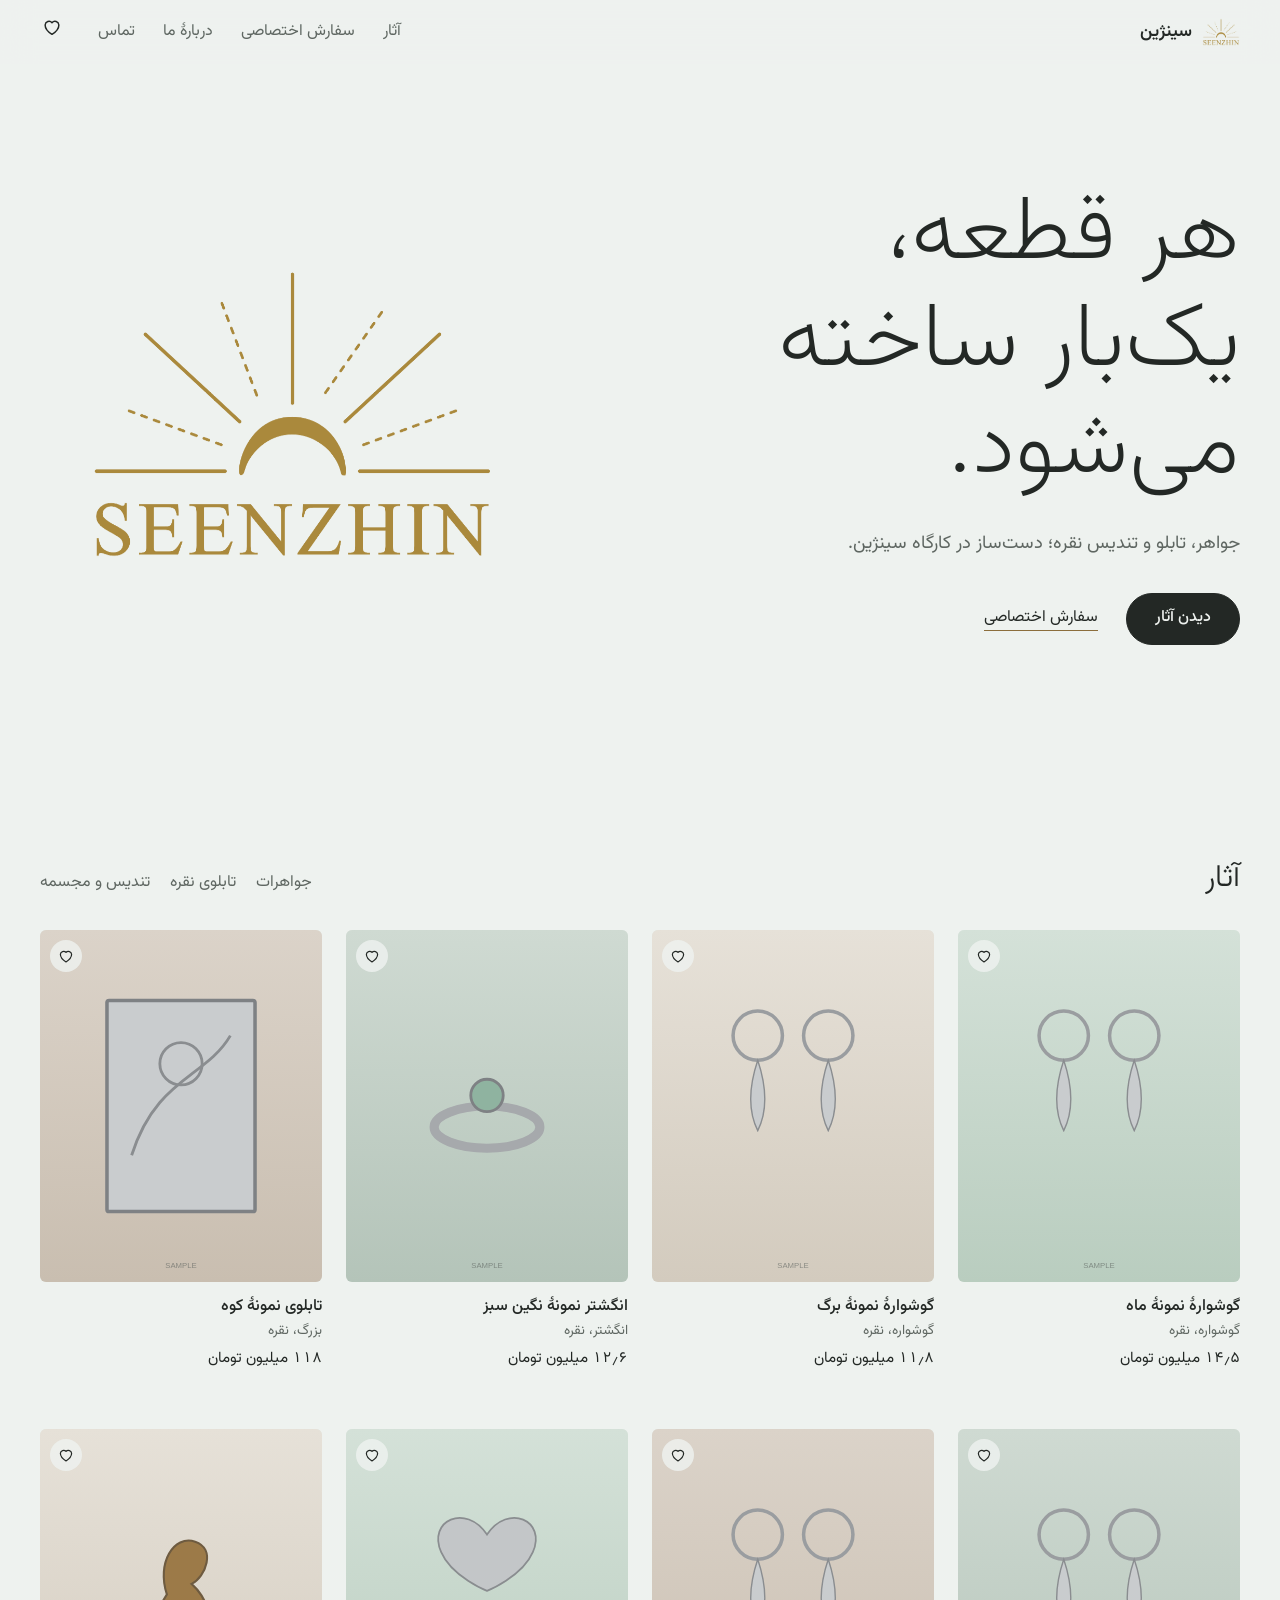
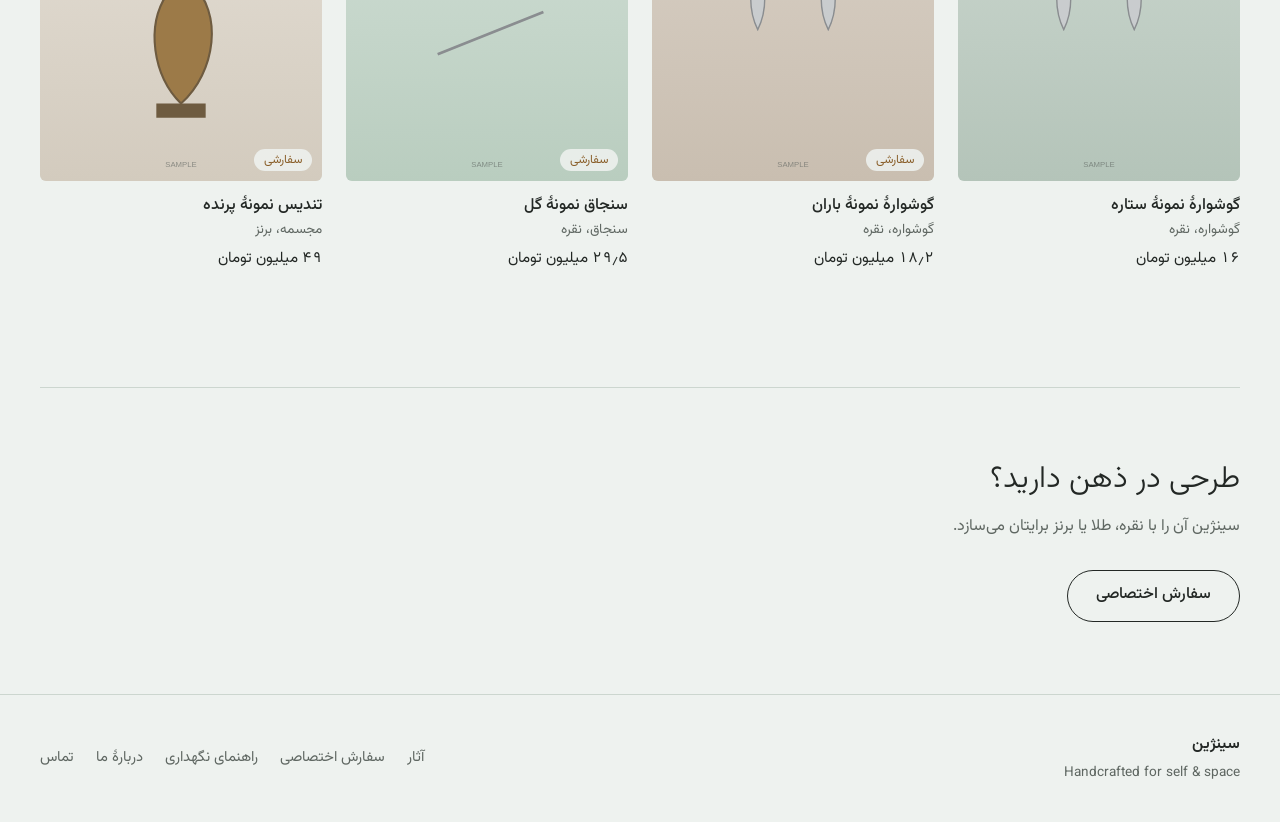
==== commit 13492aa7: "Site: use the real Seenzhin logo (no redrawn sun); sunrise reveal of the logo on first view Co-Autho" ====
--- a/site/index.html
+++ b/site/index.html
@@ -21,7 +21,6 @@
 </head>
 <body>
   <svg width="0" height="0" style="position:absolute" aria-hidden="true">
-    <symbol id="i-sun" viewBox="0 0 24 24"><circle cx="12" cy="12" r="4.2" fill="none" stroke="currentColor" stroke-width="1.5"/><path d="M12 2.5v2.4M12 19.1v2.4M2.5 12h2.4M19.1 12h2.4M5.3 5.3 7 7M17 17l1.7 1.7M5.3 18.7 7 17M17 7l1.7-1.7" stroke="currentColor" stroke-width="1.5" stroke-linecap="round"/></symbol>
     <symbol id="i-heart" viewBox="0 0 24 24"><path d="M12 20s-7.5-4.6-7.5-10.2A4.3 4.3 0 0 1 12 7.3a4.3 4.3 0 0 1 7.5 2.5C19.5 15.4 12 20 12 20Z" fill="none" stroke="currentColor" stroke-width="1.6" stroke-linejoin="round"/></symbol>
     <symbol id="i-search" viewBox="0 0 24 24"><circle cx="10.5" cy="10.5" r="6" fill="none" stroke="currentColor" stroke-width="1.6"/><path d="m15 15 5 5" stroke="currentColor" stroke-width="1.6" stroke-linecap="round"/></symbol>
     <symbol id="i-menu" viewBox="0 0 24 24"><path d="M4 7h16M4 12h16M4 17h16" stroke="currentColor" stroke-width="1.6" stroke-linecap="round"/></symbol>
--- a/site/site.css
+++ b/site/site.css
@@ -1,5 +1,5 @@
 /* Seenzhin website.
-   Direction: quiet gallery for one-off handmade silver. One memorable thing — the logo's sun drawn like silver wire —
+   Direction: quiet gallery for one-off handmade silver. One memorable thing — the real Seenzhin logo rising like a sunrise —
    and everything else still. Brand colours (app decision 11): mint #D4E1D8, sand #DBD3C9, gold #B7975B, charcoal #5A605C.
    One typeface (Vazirmatn): very light, very large headlines like fine wire; regular text for reading.
    Everything aligns to one start edge (right, RTL) on one grid; one gutter, one image radius.
@@ -14,7 +14,7 @@
   --muted: #5F6762;
   --line: #CCD6CF;
   --gold: #8C6E3C;       /* text-safe gold */
-  --gold-wire: #B7975B;  /* the sun, decorative only */
+  --gold-wire: #B7975B;  /* decorative only */
   --order: #8A5F2A;
   --gut: clamp(16px, 4vw, 40px);
   --maxw: 1280px;
@@ -107,22 +107,22 @@
 .link:hover { color: var(--gold); }
 .more-link { margin-top: 48px; display: flex; justify-content: center; }
 
-/* ---------- hero: text on the start edge, the sun on the end edge ---------- */
+/* ---------- hero: text on the start edge, the logo on the end edge ---------- */
 .hero { display: grid; align-items: center; gap: 12px; min-height: min(660px, calc(100svh - 110px)); }
 .hero h1 { font-size: clamp(2.6rem, 1.1rem + 6.6vw, 5.8rem); font-weight: 200; line-height: 1.15; }
 .hero .lead { margin-top: 24px; }
-.hero-art { order: -1; justify-self: center; width: min(58vw, 250px); }
+.hero-art { order: -1; justify-self: center; width: min(62vw, 260px); }
 @media (min-width: 760px) {
   .hero { grid-template-columns: 1.3fr 1fr; gap: 40px; }
-  .hero-art { order: 0; width: min(100%, 460px); justify-self: end; }
-}
-.sun { width: 100%; height: auto; overflow: visible; display: block; }
-.sun line, .sun circle, .sun path { fill: none; stroke: var(--gold-wire); stroke-width: 1.5; stroke-linecap: round; }
-.sun .rays { transform-origin: 200px 200px; animation: turn 160s linear infinite; }
-.sun line { stroke-dasharray: 1; stroke-dashoffset: 1; animation: draw 1.1s var(--ease) forwards; animation-delay: calc(.3s + var(--i) * 45ms); }
-.sun .core { stroke-dasharray: 1; stroke-dashoffset: 1; animation: draw 1.6s var(--ease) .1s forwards; }
-@keyframes draw { to { stroke-dashoffset: 0; } }
-@keyframes turn { to { transform: rotate(360deg); } }
+  .hero-art { order: 0; width: min(100%, 420px); justify-self: center; }
+}
+/* Sunrise: horizon and wordmark first, then the half-sun and rays rise above the horizon (logo itself untouched). */
+.brandmark { width: 100%; height: auto; display: block; animation: sunrise 1.8s var(--ease) .2s both; }
+@keyframes sunrise {
+  0% { clip-path: inset(68% 0 0 0); transform: translateY(10px); opacity: 0; }
+  25% { clip-path: inset(68% 0 0 0); transform: translateY(10px); opacity: 1; }
+  100% { clip-path: inset(0 0 0 0); transform: none; opacity: 1; }
+}
 .hero-text > * { animation: rise .9s var(--ease) both; }
 .hero-text > :nth-child(2) { animation-delay: .15s; } .hero-text > :nth-child(3) { animation-delay: .3s; }
 @keyframes rise { from { opacity: 0; transform: translateY(14px); } }
@@ -154,7 +154,7 @@
 .save.on, .save-btn.on { color: var(--gold); }
 .save.on .ic, .save-btn.on .ic { fill: currentColor; }
 .nophoto { display: grid; place-items: center; width: 100%; height: 100%; color: var(--gold-wire); background: var(--well); }
-.nophoto .ic { width: 44px; height: 44px; }
+.nophoto .mark { width: 38%; opacity: .55; }
 
 /* ---------- shop ---------- */
 .tools { display: flex; gap: 10px; margin: 24px 0 14px; }
@@ -254,9 +254,10 @@
 .list { margin: 0; padding-inline-start: 1.2em; } .list li { margin-bottom: 8px; }
 .empty { text-align: center; padding: 72px 16px; color: var(--muted); display: grid; justify-items: center; gap: 14px; }
 .empty h1 { color: var(--ink); }
-.empty .ic { width: 44px; height: 44px; color: var(--gold-wire); }
+.empty .mark { width: 96px; opacity: .8; }
 .loading { min-height: 60vh; display: grid; place-items: center; color: var(--gold-wire); }
-.loading .ic { width: 52px; height: 52px; animation: turn 6s linear infinite; }
+.loading .mark { width: 110px; animation: breathe 1.6s ease-in-out infinite alternate; }
+@keyframes breathe { from { opacity: .35; } to { opacity: .9; } }
 .preview-bar { margin-bottom: 20px; padding: 10px 16px; border-radius: var(--r); background: var(--sand); font-size: .88rem; text-align: center; }
 .ok-note { color: #3F7A57; font-weight: 500; }
 
@@ -277,5 +278,4 @@
 
 @media (prefers-reduced-motion: reduce) {
   *, *::before, *::after { transition: none !important; animation: none !important; scroll-behavior: auto !important; }
-  .sun line, .sun .core { stroke-dashoffset: 0; }
-}
+}
